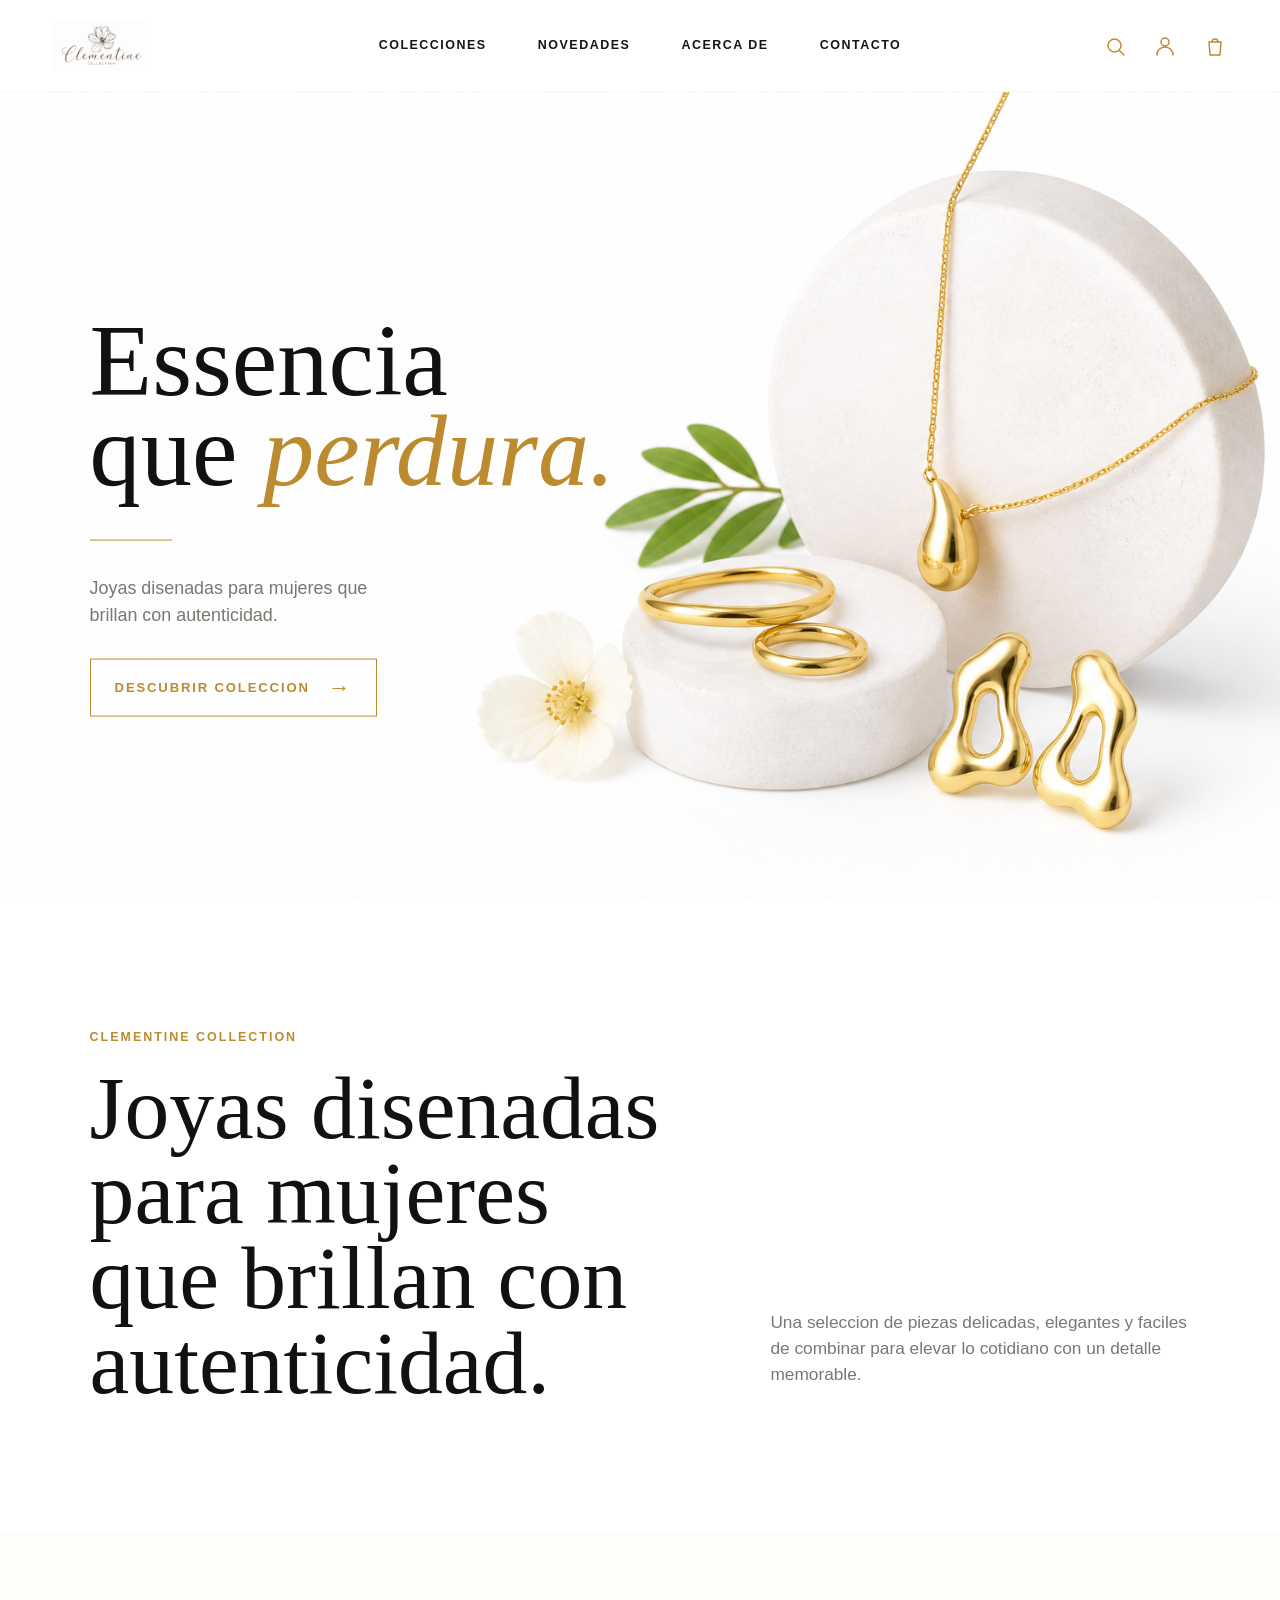
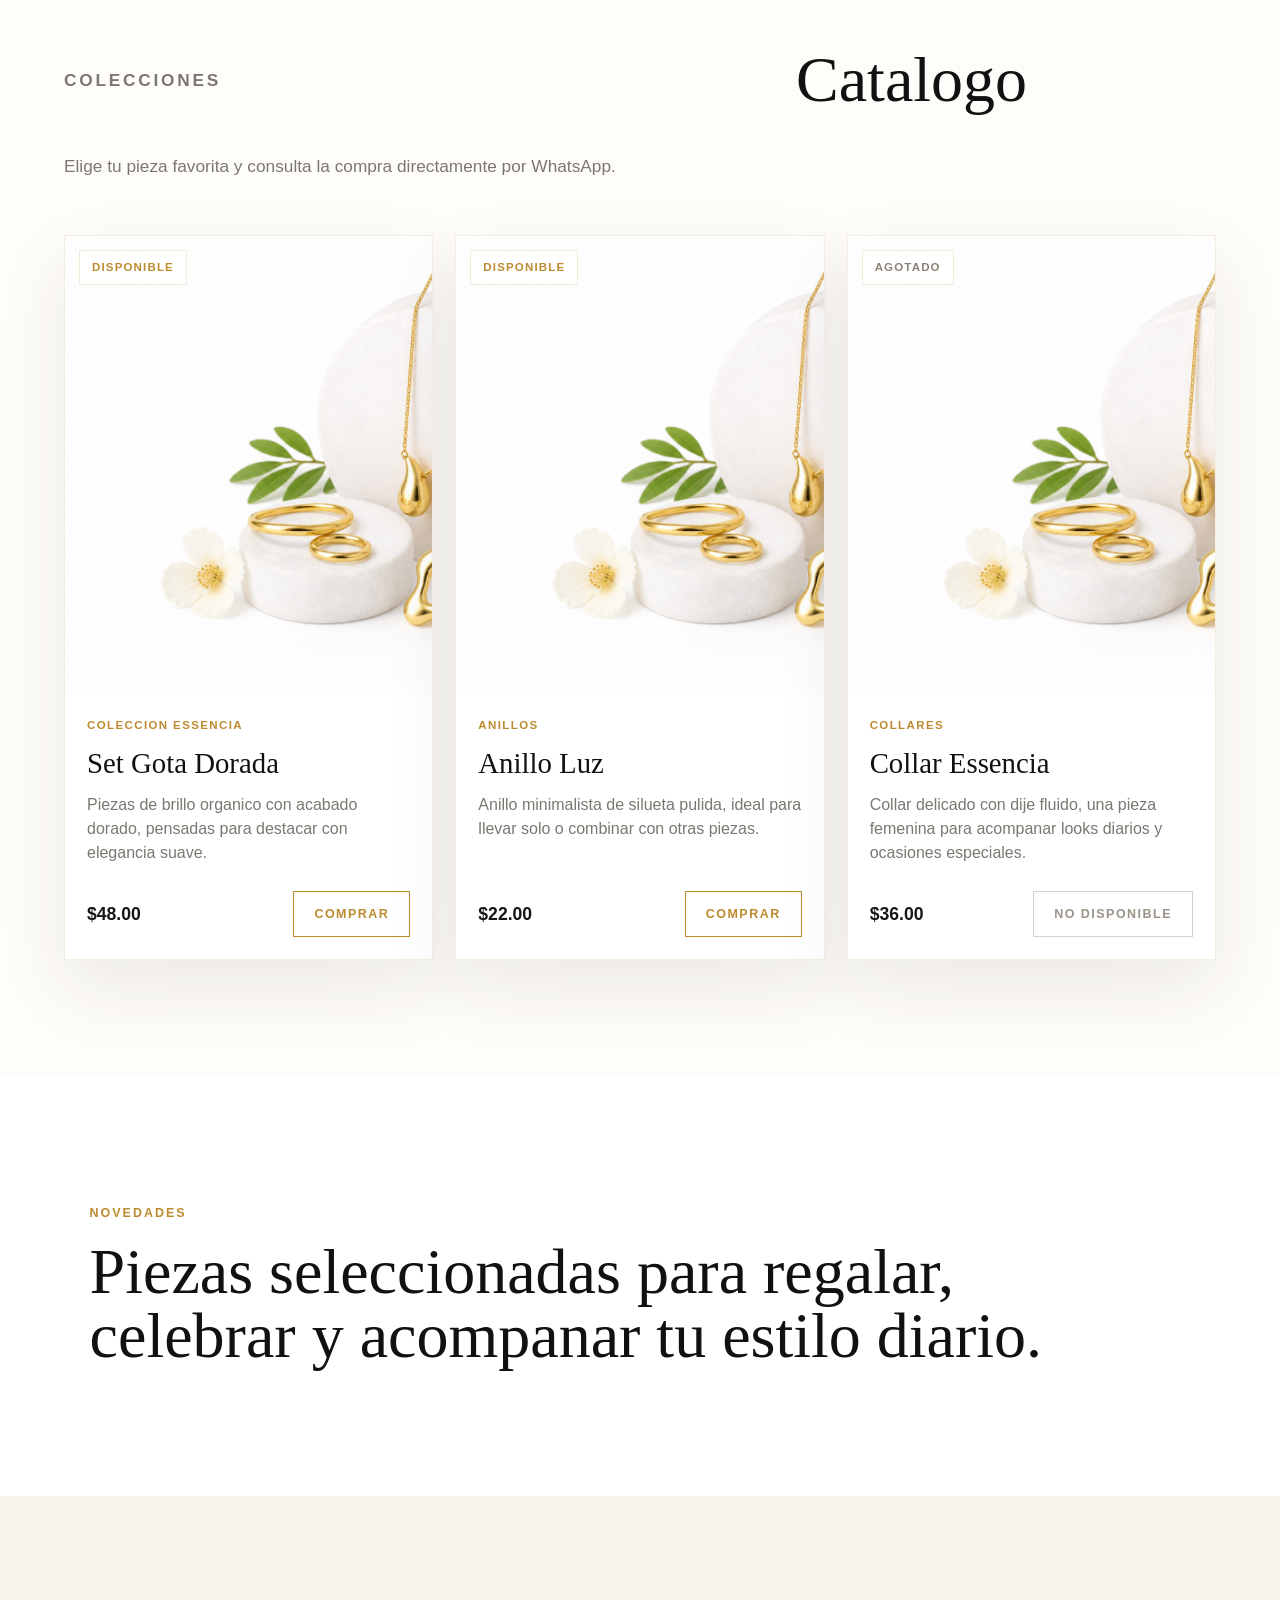
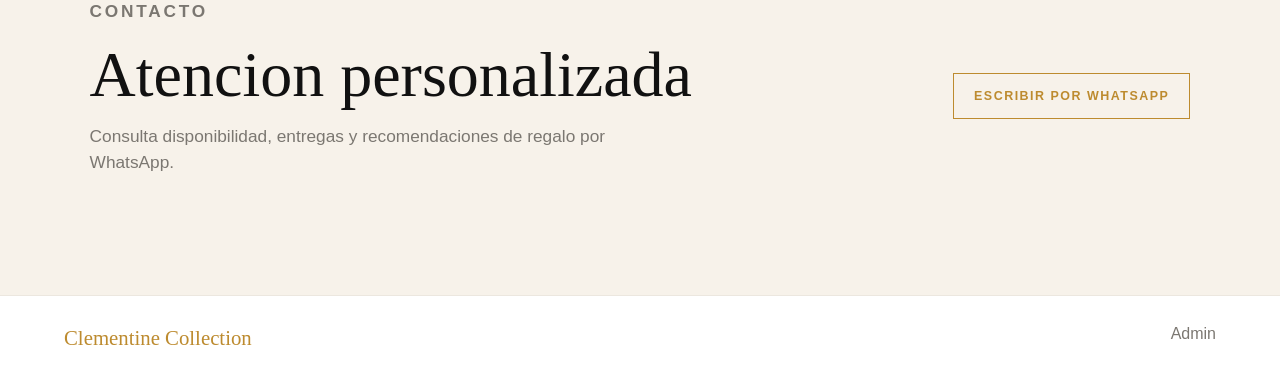
==== index.html @ 0bc2d49c "Add files via upload" ====
<!doctype html>
<html lang="es">
  <head>
    <meta charset="utf-8">
    <meta name="viewport" content="width=device-width, initial-scale=1">
    <title>Clementine Collection | Joyas para mujeres autenticas</title>
    <meta
      name="description"
      content="Clementine Collection: joyeria femenina, elegante y atemporal. Explora colecciones, novedades y compra por WhatsApp."
    >
    <meta name="keywords" content="Clementine Collection, joyeria, joyas, collares, anillos, pulseras, aretes">
    <meta name="author" content="Clementine Collection">
    <meta name="robots" content="index, follow">
    <meta property="og:title" content="Clementine Collection">
    <meta property="og:description" content="Joyas disenadas para mujeres que brillan con autenticidad.">
    <meta property="og:type" content="website">
    <meta property="og:image" content="cover-clementine.png">
    <meta name="theme-color" content="#ffffff">
    <link rel="canonical" href="/">
    <link rel="preload" as="image" href="cover-clementine.png">
    <link rel="preload" as="image" href="logo-clementine-wide.png">
    <link rel="stylesheet" href="styles.css">
  </head>
  <body>
    <header class="site-header" aria-label="Navegacion principal">
      <a class="brand" href="#inicio" aria-label="Clementine Collection inicio">
        <img src="logo-clementine-wide.png" alt="Clementine Collection">
      </a>

      <nav class="nav-links" aria-label="Secciones">
        <a href="#catalogo">Colecciones</a>
        <a href="#novedades">Novedades</a>
        <a href="#acerca">Acerca de</a>
        <a href="#contacto">Contacto</a>
      </nav>

      <div class="header-actions" aria-label="Acciones">
        <a href="#catalogo" aria-label="Buscar en catalogo">
          <svg viewBox="0 0 24 24" aria-hidden="true"><path d="m21 21-4.35-4.35m1.35-5.15a6.5 6.5 0 1 1-13 0 6.5 6.5 0 0 1 13 0Z"/></svg>
        </a>
        <a href="admin.html" aria-label="Acceso admin">
          <svg viewBox="0 0 24 24" aria-hidden="true"><path d="M20 21a8 8 0 0 0-16 0m12-13a4 4 0 1 1-8 0 4 4 0 0 1 8 0Z"/></svg>
        </a>
        <a href="#catalogo" aria-label="Comprar">
          <svg viewBox="0 0 24 24" aria-hidden="true"><path d="M6 8h12l-1 13H7L6 8Zm3 0a3 3 0 0 1 6 0"/></svg>
        </a>
      </div>
    </header>

    <main>
      <section class="hero" id="inicio" aria-label="Portada Clementine Collection">
        <div class="hero-copy">
          <h1>Essencia<br>que <em>perdura.</em></h1>
          <span></span>
          <p>Joyas disenadas para mujeres que brillan con autenticidad.</p>
          <a class="hero-button" href="#catalogo">Descubrir coleccion</a>
        </div>
        <div class="hero-art">
          <img src="cover-clementine.png" alt="Joyas doradas Clementine Collection sobre base clara">
        </div>
      </section>

      <section class="intro-band" id="acerca" aria-label="Acerca de Clementine Collection">
        <div>
          <p class="eyebrow">Clementine Collection</p>
          <h1>Joyas disenadas para mujeres que brillan con autenticidad.</h1>
        </div>
        <p>
          Una seleccion de piezas delicadas, elegantes y faciles de combinar para elevar lo cotidiano con un detalle memorable.
        </p>
      </section>

      <section class="catalog-section" id="catalogo">
        <div class="section-heading">
          <p class="eyebrow">Colecciones</p>
          <h2>Catalogo</h2>
          <p>Elige tu pieza favorita y consulta la compra directamente por WhatsApp.</p>
        </div>

        <div class="catalog-grid" id="catalogGrid" aria-live="polite"></div>
      </section>

      <section class="novelties" id="novedades">
        <p class="eyebrow">Novedades</p>
        <h2>Piezas seleccionadas para regalar, celebrar y acompanar tu estilo diario.</h2>
      </section>

      <section class="contact-section" id="contacto">
        <div>
          <p class="eyebrow">Contacto</p>
          <h2>Atencion personalizada</h2>
          <p>Consulta disponibilidad, entregas y recomendaciones de regalo por WhatsApp.</p>
        </div>
        <a class="whatsapp-link" id="generalWhatsapp" href="#" target="_blank" rel="noreferrer">Escribir por WhatsApp</a>
      </section>
    </main>

    <footer class="site-footer">
      <p>Clementine Collection</p>
      <a href="admin.html">Admin</a>
    </footer>

    <script src="app.js"></script>
  </body>
</html>
---- styles.css ----
:root {
  --ink: #111;
  --muted: #7b7771;
  --gold: #bd8b2f;
  --line: #ece7df;
  --paper: #fffdf9;
  --soft: #f7f2ea;
  --shadow: 0 28px 70px rgba(41, 31, 18, 0.09);
}

* {
  box-sizing: border-box;
}

html {
  scroll-behavior: smooth;
}

body {
  margin: 0;
  background: #fff;
  color: var(--ink);
  font-family: Avenir, Montserrat, -apple-system, BlinkMacSystemFont, "Helvetica Neue", Arial, sans-serif;
  line-height: 1.5;
}

img {
  display: block;
  max-width: 100%;
}

a {
  color: inherit;
  text-decoration: none;
}

button,
input,
textarea,
select {
  font: inherit;
}

.site-header {
  position: sticky;
  top: 0;
  z-index: 20;
  display: grid;
  grid-template-columns: 220px 1fr 220px;
  align-items: center;
  gap: 24px;
  min-height: 92px;
  padding: 18px clamp(24px, 4vw, 64px);
  background: rgba(255, 255, 255, 0.9);
  border-bottom: 1px solid rgba(189, 139, 47, 0.08);
  backdrop-filter: blur(20px);
}

.brand {
  display: inline-flex;
  align-items: center;
  width: 174px;
  height: 50px;
}

.brand img {
  width: 174px;
  height: 50px;
  object-fit: contain;
  object-position: left center;
}

.nav-links {
  display: flex;
  justify-content: center;
  gap: clamp(26px, 4vw, 64px);
  color: #151515;
  font-size: 0.78rem;
  font-weight: 700;
  letter-spacing: 0.12em;
  text-transform: uppercase;
}

.nav-links a {
  padding: 8px 0;
}

.nav-links a:hover,
.header-actions a:hover {
  color: var(--gold);
}

.header-actions {
  display: flex;
  justify-content: flex-end;
  gap: 22px;
  color: var(--gold);
}

.header-actions a {
  display: grid;
  place-items: center;
  width: 28px;
  height: 28px;
}

.header-actions svg {
  width: 24px;
  height: 24px;
  fill: none;
  stroke: currentColor;
  stroke-linecap: round;
  stroke-linejoin: round;
  stroke-width: 1.45;
}

.hero {
  position: relative;
  min-height: calc(100vh - 92px);
  background: #fff;
  overflow: hidden;
}

.hero-copy {
  position: absolute;
  left: clamp(28px, 7vw, 116px);
  top: 50%;
  transform: translateY(-45%);
  z-index: 2;
  max-width: 590px;
}

.hero-copy h1 {
  margin: 0;
  font-family: Georgia, "Times New Roman", serif;
  font-size: clamp(4.4rem, 8vw, 8.4rem);
  font-weight: 400;
  letter-spacing: 0;
  line-height: 0.88;
}

.hero-copy em {
  color: var(--gold);
  font-style: italic;
}

.hero-copy span {
  display: block;
  width: 82px;
  height: 1px;
  margin: 44px 0 34px;
  background: var(--gold);
}

.hero-copy p {
  max-width: 330px;
  margin: 0 0 30px;
  color: var(--muted);
  font-size: 1.12rem;
}

.hero-button {
  display: inline-flex;
  align-items: center;
  justify-content: center;
  min-width: 286px;
  min-height: 58px;
  padding: 15px 24px;
  border: 1px solid var(--gold);
  color: var(--gold);
  font-size: 0.82rem;
  font-weight: 850;
  letter-spacing: 0.14em;
  text-transform: uppercase;
}

.hero-button::after {
  content: "→";
  margin-left: 18px;
  font-size: 1.4rem;
  line-height: 0;
}

.hero-art {
  position: absolute;
  inset: 0;
  overflow: hidden;
}

.hero-art img {
  position: absolute;
  inset: 0;
  width: 100%;
  height: 100%;
  object-fit: cover;
  object-position: center;
}

.intro-band {
  display: grid;
  grid-template-columns: minmax(0, 1fr) minmax(280px, 420px);
  gap: clamp(30px, 7vw, 120px);
  align-items: end;
  padding: clamp(76px, 10vw, 130px) clamp(24px, 7vw, 116px);
  background: #fff;
}

.eyebrow {
  margin: 0 0 18px;
  color: var(--gold);
  font-size: 0.78rem;
  font-weight: 800;
  letter-spacing: 0.16em;
  text-transform: uppercase;
}

h1,
h2,
h3,
p {
  overflow-wrap: anywhere;
}

h1 {
  max-width: 900px;
  margin: 0;
  font-family: Georgia, "Times New Roman", serif;
  font-size: clamp(3rem, 7vw, 7rem);
  font-weight: 400;
  letter-spacing: 0;
  line-height: 0.95;
}

.intro-band p:last-child,
.section-heading p,
.contact-section p {
  color: var(--muted);
  font-size: 1.08rem;
}

.catalog-section {
  padding: clamp(70px, 9vw, 118px) clamp(24px, 5vw, 84px);
  background: var(--paper);
}

.section-heading {
  display: grid;
  grid-template-columns: minmax(0, 1fr) minmax(260px, 420px);
  gap: 24px;
  align-items: end;
  margin-bottom: 38px;
}

.section-heading h2,
.novelties h2,
.contact-section h2 {
  margin: 0;
  font-family: Georgia, "Times New Roman", serif;
  font-size: clamp(2.4rem, 5vw, 5.2rem);
  font-weight: 400;
  letter-spacing: 0;
  line-height: 1;
}

.catalog-grid {
  display: grid;
  grid-template-columns: repeat(3, minmax(0, 1fr));
  gap: 22px;
}

.product-card {
  position: relative;
  overflow: hidden;
  background: #fff;
  border: 1px solid rgba(189, 139, 47, 0.14);
  box-shadow: var(--shadow);
}

.product-image {
  position: relative;
  aspect-ratio: 4 / 5;
  background: linear-gradient(145deg, #f5eee5, #fff);
}

.product-image img {
  width: 100%;
  height: 100%;
  object-fit: cover;
}

.status-pill {
  position: absolute;
  top: 14px;
  left: 14px;
  padding: 8px 12px;
  background: rgba(255, 255, 255, 0.8);
  border: 1px solid rgba(189, 139, 47, 0.18);
  color: var(--gold);
  font-size: 0.72rem;
  font-weight: 800;
  letter-spacing: 0.1em;
  text-transform: uppercase;
  backdrop-filter: blur(12px);
}

.status-pill.unavailable {
  color: #8b8277;
}

.product-info {
  padding: 22px;
}

.product-type {
  margin: 0 0 8px;
  color: var(--gold);
  font-size: 0.72rem;
  font-weight: 800;
  letter-spacing: 0.12em;
  text-transform: uppercase;
}

.product-info h3 {
  margin: 0 0 8px;
  font-family: Georgia, "Times New Roman", serif;
  font-size: 1.8rem;
  font-weight: 400;
}

.product-info p:not(.product-type) {
  min-height: 76px;
  margin: 0;
  color: var(--muted);
}

.product-footer {
  display: flex;
  align-items: center;
  justify-content: space-between;
  gap: 16px;
  margin-top: 22px;
}

.price {
  color: #171717;
  font-size: 1.1rem;
  font-weight: 800;
}

.buy-button,
.whatsapp-link,
.admin-button {
  display: inline-flex;
  align-items: center;
  justify-content: center;
  min-height: 46px;
  padding: 12px 20px;
  border: 1px solid var(--gold);
  background: transparent;
  color: var(--gold);
  font-size: 0.78rem;
  font-weight: 850;
  letter-spacing: 0.12em;
  text-transform: uppercase;
  cursor: pointer;
  transition: background 180ms ease, color 180ms ease, opacity 180ms ease;
}

.buy-button:hover,
.whatsapp-link:hover,
.admin-button:hover {
  background: var(--gold);
  color: #fff;
}

.buy-button[aria-disabled="true"] {
  border-color: #d8d1c6;
  color: #9b9388;
  pointer-events: none;
}

.novelties {
  padding: clamp(80px, 10vw, 140px) clamp(24px, 7vw, 116px);
  background: #fff;
}

.novelties h2 {
  max-width: 980px;
}

.contact-section {
  display: grid;
  grid-template-columns: minmax(0, 1fr) auto;
  gap: 32px;
  align-items: center;
  padding: clamp(64px, 8vw, 108px) clamp(24px, 7vw, 116px);
  background: var(--soft);
}

.contact-section p {
  max-width: 520px;
}

.site-footer {
  display: flex;
  justify-content: space-between;
  gap: 20px;
  padding: 26px clamp(24px, 5vw, 84px);
  color: var(--muted);
  border-top: 1px solid var(--line);
}

.site-footer p {
  margin: 0;
  color: var(--gold);
  font-family: Georgia, "Times New Roman", serif;
  font-size: 1.3rem;
}

.empty-state {
  grid-column: 1 / -1;
  padding: 48px;
  border: 1px solid var(--line);
  background: #fff;
  color: var(--muted);
  text-align: center;
}

.admin-shell {
  min-height: 100vh;
  padding: clamp(28px, 5vw, 72px);
  background: var(--paper);
}

.admin-topbar {
  display: flex;
  justify-content: space-between;
  gap: 20px;
  align-items: center;
  margin-bottom: 34px;
}

.admin-topbar img {
  width: 210px;
  height: 64px;
  object-fit: contain;
  object-position: left center;
}

.admin-panel {
  display: grid;
  grid-template-columns: minmax(320px, 420px) minmax(0, 1fr);
  gap: 24px;
}

.admin-card {
  padding: 26px;
  background: #fff;
  border: 1px solid rgba(189, 139, 47, 0.14);
  box-shadow: var(--shadow);
}

.admin-card h1,
.admin-card h2 {
  margin: 0 0 20px;
  font-family: Georgia, "Times New Roman", serif;
  font-weight: 400;
}

.admin-form {
  display: grid;
  gap: 14px;
}

.admin-form label {
  display: grid;
  gap: 7px;
  color: #2c2a26;
  font-size: 0.84rem;
  font-weight: 800;
}

.admin-form input,
.admin-form textarea,
.admin-form select {
  width: 100%;
  border: 1px solid #e2d8ca;
  padding: 13px 14px;
  background: #fff;
  color: var(--ink);
}

.admin-form textarea {
  min-height: 116px;
  resize: vertical;
}

.admin-products {
  display: grid;
  gap: 12px;
}

.admin-row {
  display: grid;
  grid-template-columns: 76px 1fr auto;
  gap: 14px;
  align-items: center;
  padding: 12px;
  border: 1px solid var(--line);
}

.admin-row img {
  width: 76px;
  height: 88px;
  object-fit: cover;
  background: var(--soft);
}

.admin-row h3,
.admin-row p {
  margin: 0;
}

.admin-row p {
  color: var(--muted);
}

.row-actions {
  display: flex;
  gap: 8px;
}

.row-actions button {
  border: 1px solid #d8cbb8;
  background: #fff;
  color: #6c5a43;
  padding: 9px 10px;
  cursor: pointer;
}

.hidden {
  display: none !important;
}

@media (max-width: 980px) {
  .site-header {
    grid-template-columns: 1fr;
    justify-items: center;
    min-height: auto;
  }

  .brand,
  .brand img {
    width: 190px;
    height: 62px;
  }

  .nav-links {
    flex-wrap: wrap;
    gap: 18px;
  }

  .header-actions {
    justify-content: center;
  }

  .hero,
  .hero-art {
    min-height: 680px;
  }

  .hero-copy {
    left: 24px;
    right: 24px;
    top: 46%;
    max-width: 720px;
  }

  .intro-band,
  .section-heading,
  .contact-section,
  .admin-panel {
    grid-template-columns: 1fr;
  }

  .catalog-grid {
    grid-template-columns: repeat(2, minmax(0, 1fr));
  }
}

@media (max-width: 640px) {
  .site-header {
    padding: 14px 16px;
  }

  .nav-links {
    font-size: 0.68rem;
    gap: 12px;
  }

  .hero,
  .hero-art {
    min-height: 560px;
  }

  .hero-copy h1 {
    font-size: clamp(3.6rem, 16vw, 5.8rem);
  }

  .hero-art img {
    object-position: 66% 50%;
  }

  .hero-button {
    width: 100%;
    min-width: 0;
  }

  .catalog-grid {
    grid-template-columns: 1fr;
  }

  .product-footer,
  .admin-topbar,
  .site-footer {
    align-items: stretch;
    flex-direction: column;
  }

  .buy-button,
  .whatsapp-link {
    width: 100%;
  }

  .admin-row {
    grid-template-columns: 64px 1fr;
  }

  .row-actions {
    grid-column: 1 / -1;
  }
}
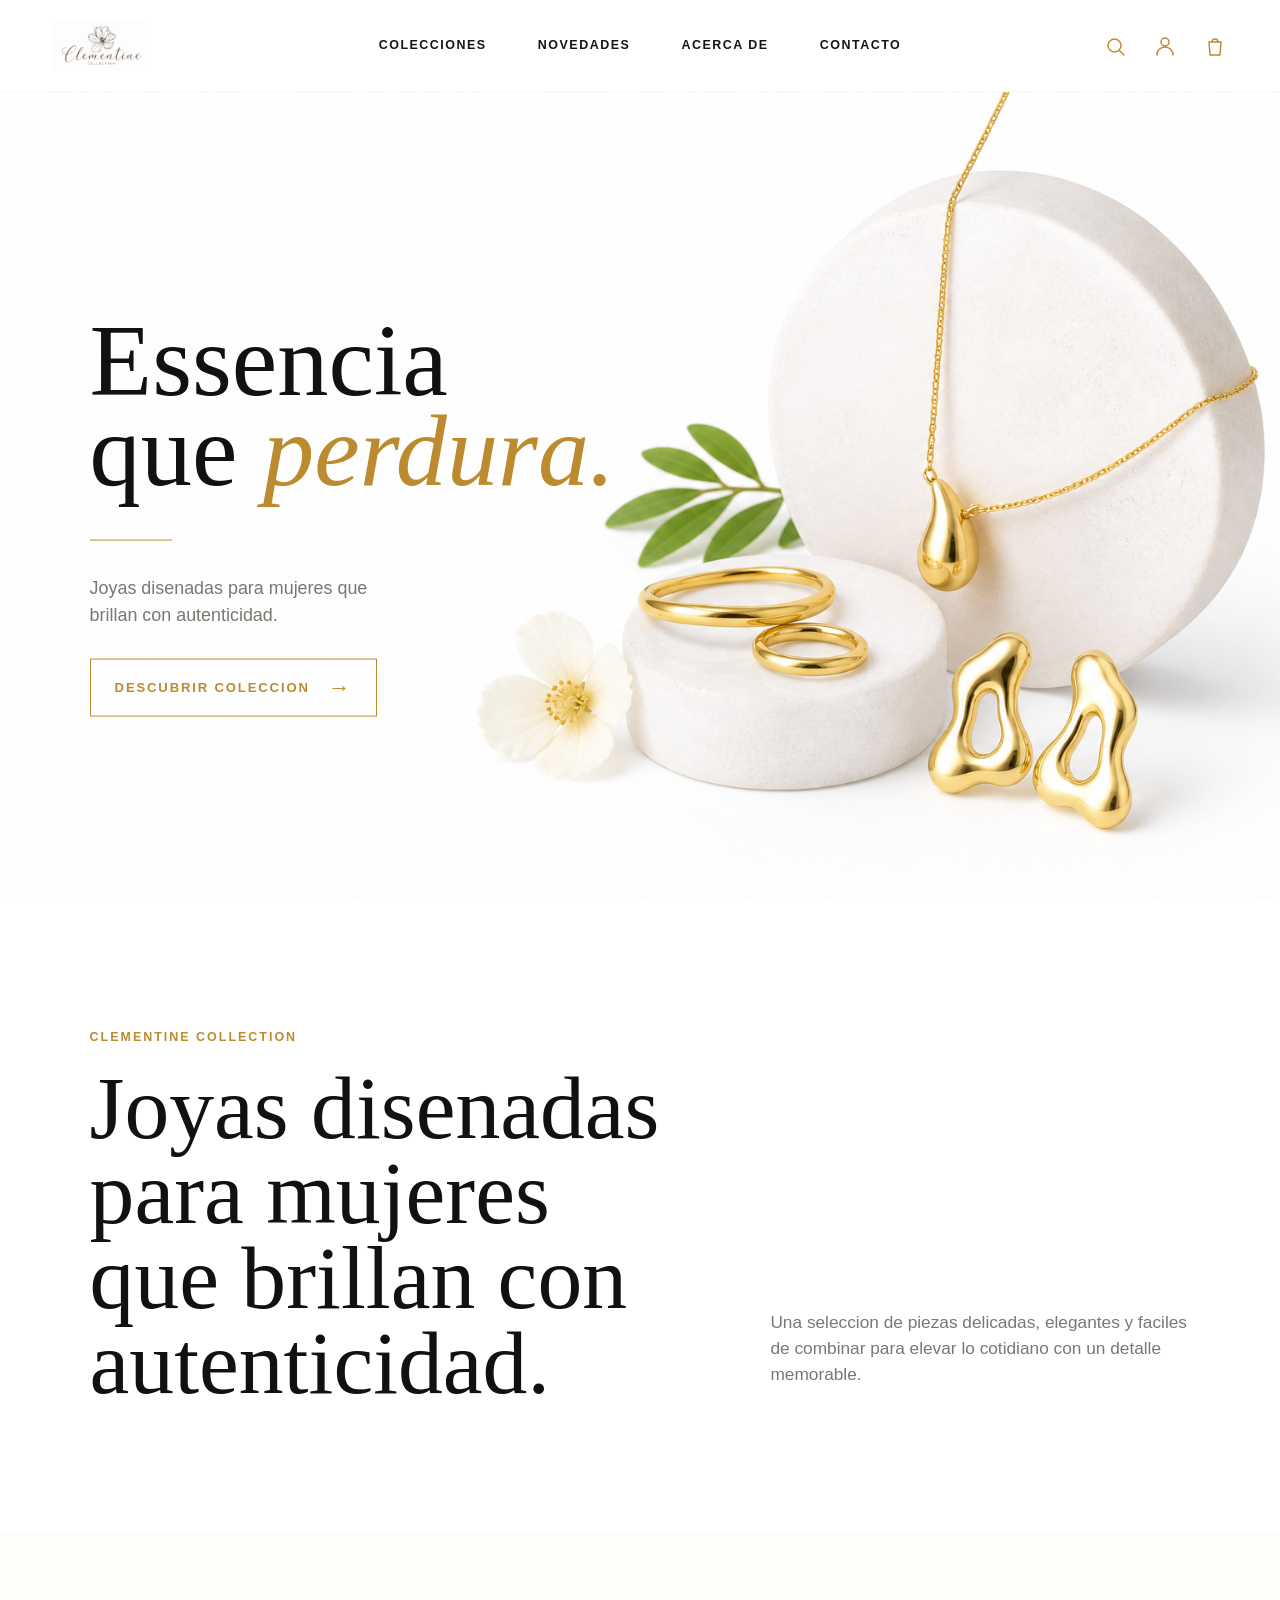
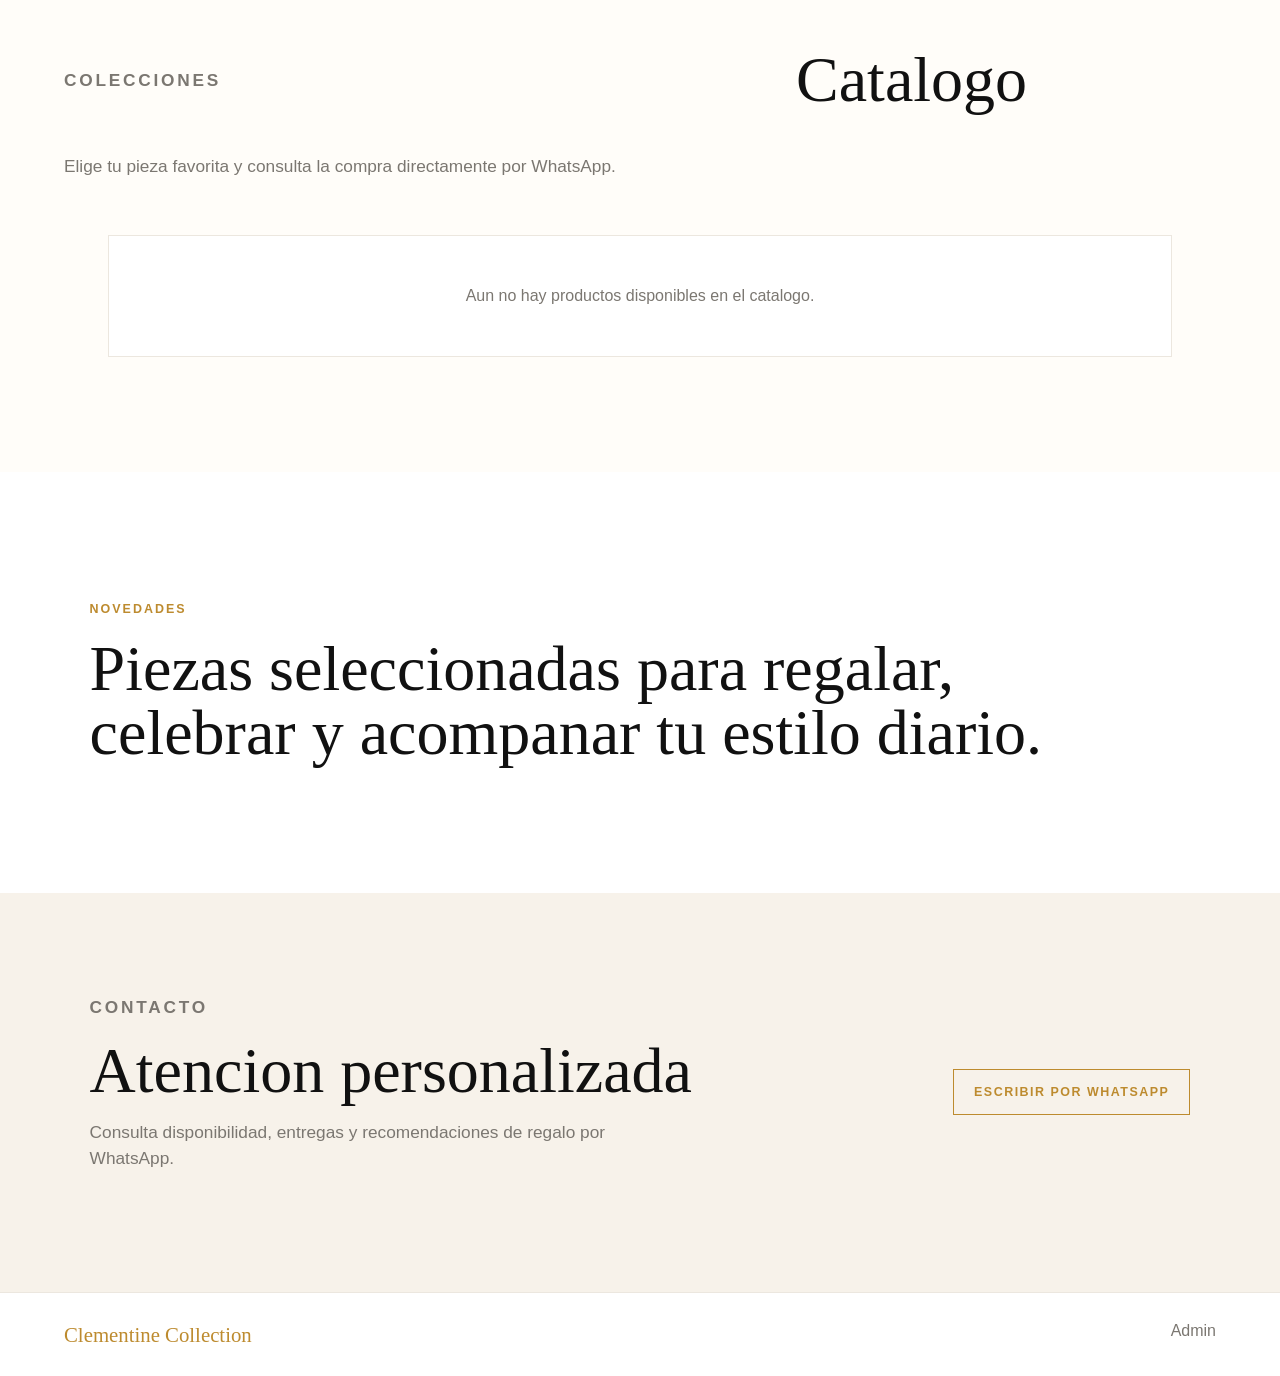
==== commit cf7011d1: "Add files via upload" ====
--- a/index.html
+++ b/index.html
@@ -95,11 +95,18 @@
       </section>
     </main>
 
+    <div class="image-modal hidden" id="imageModal" role="dialog" aria-modal="true" aria-label="Vista ampliada del producto">
+      <button class="image-modal-close" type="button" id="imageModalClose" aria-label="Cerrar imagen">Cerrar</button>
+      <img id="imageModalPhoto" src="" alt="">
+      <p id="imageModalCaption"></p>
+    </div>
+
     <footer class="site-footer">
       <p>Clementine Collection</p>
       <a href="admin.html">Admin</a>
     </footer>
 
+    <script src="https://cdn.jsdelivr.net/npm/@supabase/supabase-js@2"></script>
     <script src="app.js"></script>
   </body>
 </html>
--- a/styles.css
+++ b/styles.css
@@ -264,7 +264,8 @@
 
 .catalog-grid {
   display: grid;
-  grid-template-columns: repeat(3, minmax(0, 1fr));
+  grid-template-columns: repeat(3, minmax(220px, 340px));
+  justify-content: center;
   gap: 22px;
 }
 
@@ -279,13 +280,25 @@
 .product-image {
   position: relative;
   aspect-ratio: 4 / 5;
-  background: linear-gradient(145deg, #f5eee5, #fff);
+  max-height: 390px;
+  background: #fffdf9;
 }
 
 .product-image img {
   width: 100%;
   height: 100%;
-  object-fit: cover;
+  object-fit: contain;
+  object-position: center;
+}
+
+.product-image-button {
+  display: block;
+  width: 100%;
+  height: 100%;
+  padding: 0;
+  border: 0;
+  background: transparent;
+  cursor: zoom-in;
 }
 
 .status-pill {
@@ -428,7 +441,7 @@
 
 .admin-shell {
   min-height: 100vh;
-  padding: clamp(28px, 5vw, 72px);
+  padding: clamp(18px, 4vw, 56px);
   background: var(--paper);
 }
 
@@ -447,14 +460,23 @@
   object-position: left center;
 }
 
+.admin-actions {
+  display: flex;
+  flex-wrap: wrap;
+  justify-content: flex-end;
+  gap: 12px;
+}
+
 .admin-panel {
   display: grid;
-  grid-template-columns: minmax(320px, 420px) minmax(0, 1fr);
-  gap: 24px;
+  grid-template-columns: minmax(300px, 440px) minmax(0, 1fr);
+  gap: clamp(18px, 2.5vw, 28px);
+  align-items: start;
 }
 
 .admin-card {
-  padding: 26px;
+  min-width: 0;
+  padding: clamp(18px, 2.4vw, 30px);
   background: #fff;
   border: 1px solid rgba(189, 139, 47, 0.14);
   box-shadow: var(--shadow);
@@ -464,7 +486,15 @@
 .admin-card h2 {
   margin: 0 0 20px;
   font-family: Georgia, "Times New Roman", serif;
+  font-size: clamp(2.1rem, 3.2vw, 3.6rem);
   font-weight: 400;
+  line-height: 1.02;
+  max-width: none;
+  overflow-wrap: normal;
+}
+
+.admin-card h2 {
+  font-size: clamp(1.75rem, 2.4vw, 2.7rem);
 }
 
 .admin-form {
@@ -484,6 +514,7 @@
 .admin-form textarea,
 .admin-form select {
   width: 100%;
+  min-width: 0;
   border: 1px solid #e2d8ca;
   padding: 13px 14px;
   background: #fff;
@@ -502,7 +533,7 @@
 
 .admin-row {
   display: grid;
-  grid-template-columns: 76px 1fr auto;
+  grid-template-columns: 76px minmax(0, 1fr) auto;
   gap: 14px;
   align-items: center;
   padding: 12px;
@@ -519,6 +550,7 @@
 .admin-row h3,
 .admin-row p {
   margin: 0;
+  overflow-wrap: anywhere;
 }
 
 .admin-row p {
@@ -527,6 +559,8 @@
 
 .row-actions {
   display: flex;
+  flex-wrap: wrap;
+  justify-content: flex-end;
   gap: 8px;
 }
 
@@ -540,6 +574,53 @@
 
 .hidden {
   display: none !important;
+}
+
+.modal-open {
+  overflow: hidden;
+}
+
+.image-modal {
+  position: fixed;
+  inset: 0;
+  z-index: 50;
+  display: grid;
+  place-items: center;
+  padding: clamp(18px, 4vw, 48px);
+  background: rgba(255, 253, 249, 0.92);
+  backdrop-filter: blur(18px);
+}
+
+.image-modal img {
+  width: min(92vw, 760px);
+  max-height: 78vh;
+  object-fit: contain;
+  background: #fff;
+  border: 1px solid rgba(189, 139, 47, 0.16);
+  box-shadow: var(--shadow);
+}
+
+.image-modal p {
+  margin: 16px 0 0;
+  color: var(--gold);
+  font-family: Georgia, "Times New Roman", serif;
+  font-size: clamp(1.5rem, 3vw, 2.5rem);
+}
+
+.image-modal-close {
+  position: absolute;
+  top: clamp(16px, 3vw, 28px);
+  right: clamp(16px, 3vw, 28px);
+  min-height: 44px;
+  padding: 10px 18px;
+  border: 1px solid var(--gold);
+  background: #fff;
+  color: var(--gold);
+  font-size: 0.76rem;
+  font-weight: 850;
+  letter-spacing: 0.12em;
+  text-transform: uppercase;
+  cursor: pointer;
 }
 
 @media (max-width: 980px) {
@@ -583,6 +664,14 @@
     grid-template-columns: 1fr;
   }
 
+  .admin-card h1 {
+    font-size: clamp(2rem, 7vw, 3.2rem);
+  }
+
+  .admin-card h2 {
+    font-size: clamp(1.7rem, 5vw, 2.4rem);
+  }
+
   .catalog-grid {
     grid-template-columns: repeat(2, minmax(0, 1fr));
   }
@@ -633,10 +722,29 @@
   }
 
   .admin-row {
-    grid-template-columns: 64px 1fr;
+    grid-template-columns: 58px minmax(0, 1fr);
+    gap: 10px;
+  }
+
+  .admin-row img {
+    width: 58px;
+    height: 70px;
   }
 
   .row-actions {
     grid-column: 1 / -1;
-  }
-}
+    justify-content: stretch;
+  }
+
+  .row-actions button {
+    flex: 1;
+  }
+
+  .admin-actions {
+    justify-content: stretch;
+  }
+
+  .admin-actions .admin-button {
+    width: 100%;
+  }
+}
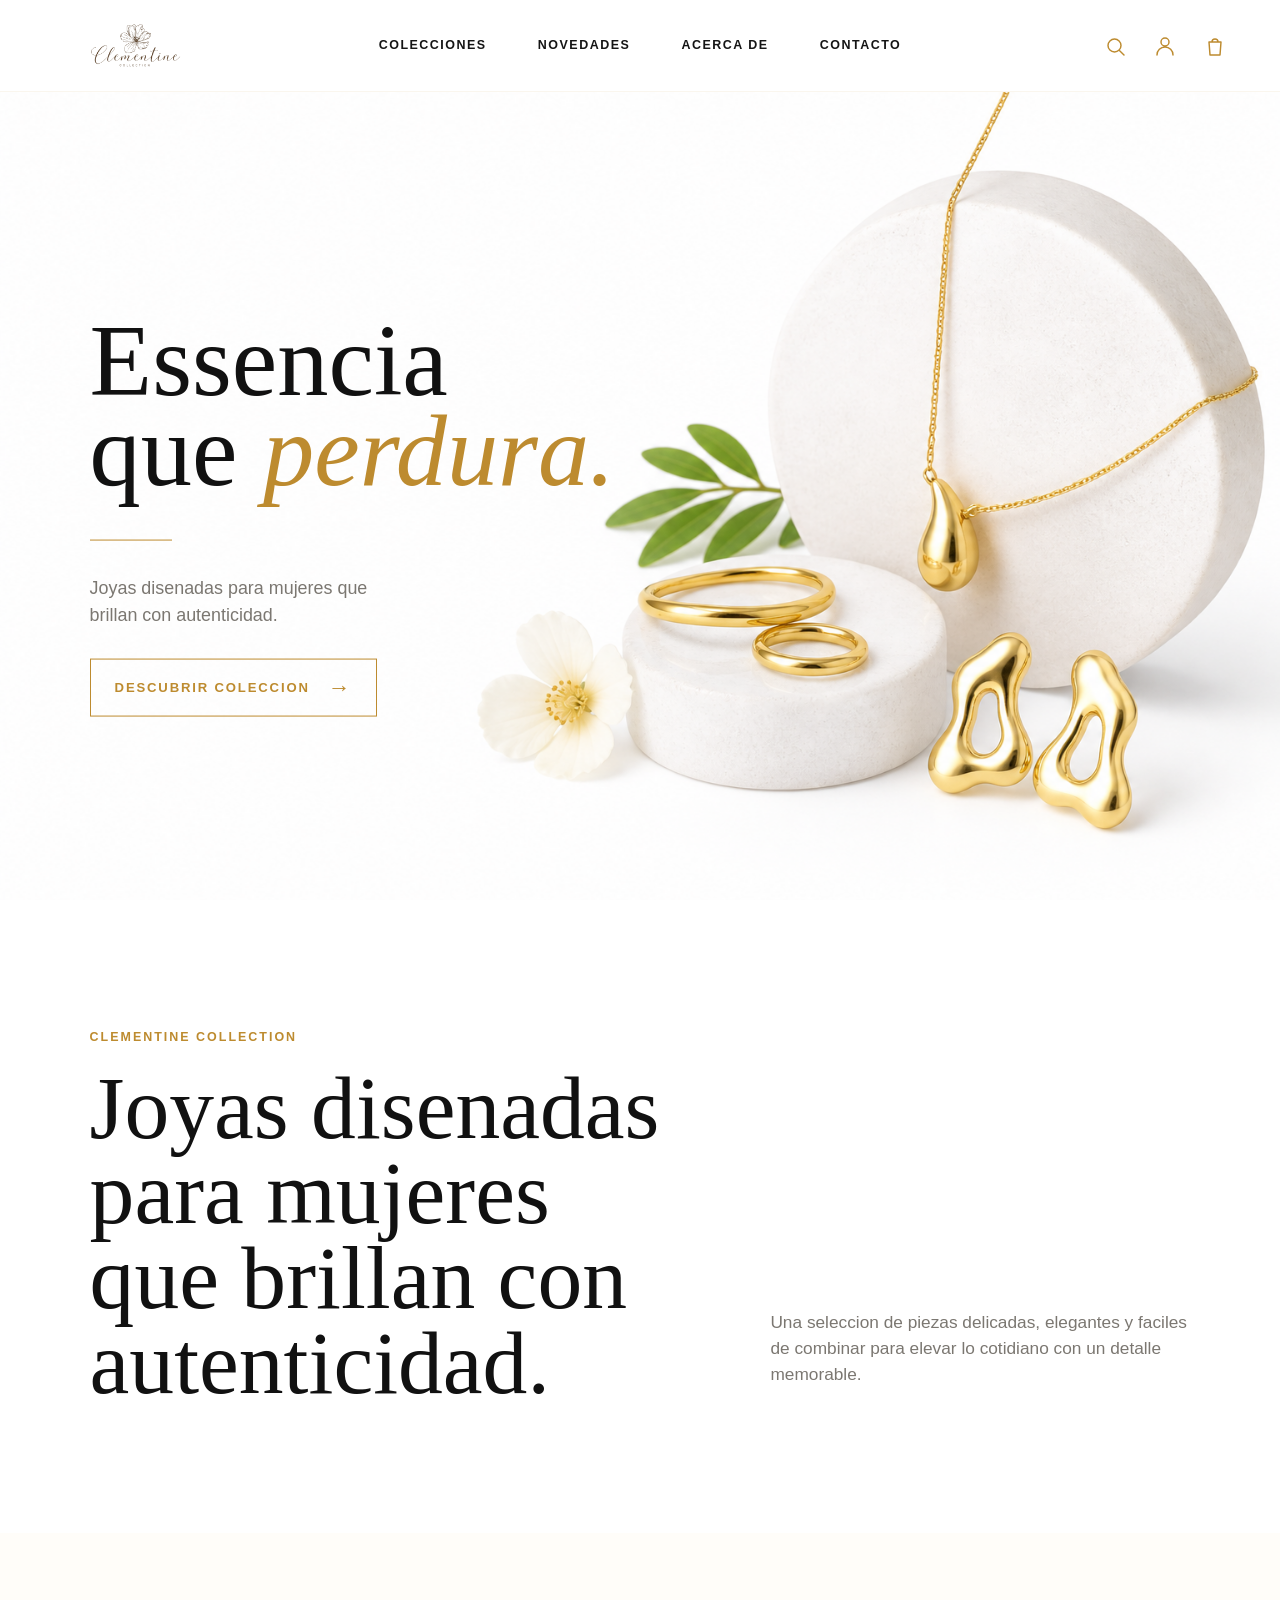
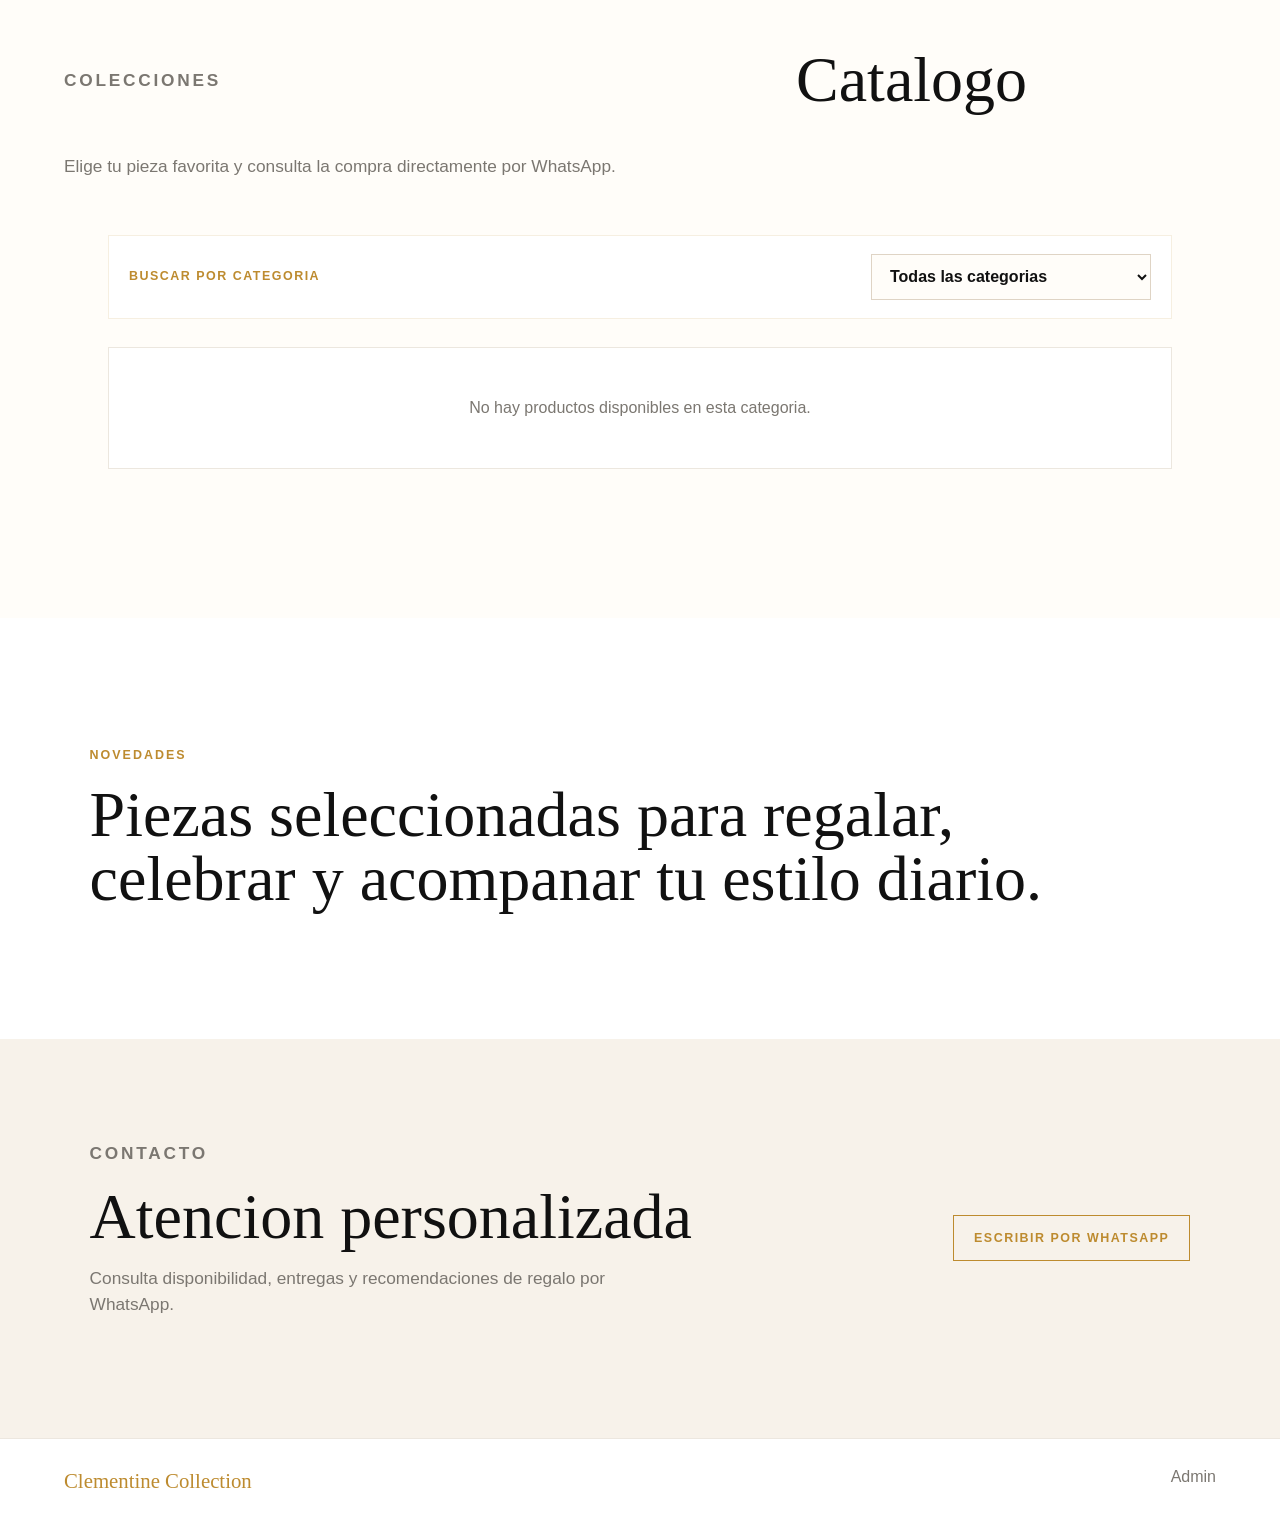
==== commit 0ae84e8a: "Add files via upload" ====
--- a/index.html
+++ b/index.html
@@ -77,7 +77,20 @@
           <p>Elige tu pieza favorita y consulta la compra directamente por WhatsApp.</p>
         </div>
 
+        <div class="catalog-toolbar">
+          <label for="categoryFilter">Buscar por categoria</label>
+          <select id="categoryFilter" aria-label="Filtrar catalogo por categoria">
+            <option value="all">Todas las categorias</option>
+            <option value="set">Set</option>
+            <option value="aretes">Aretes</option>
+            <option value="brazaletes">Brazaletes</option>
+            <option value="collares">Collares</option>
+            <option value="anillos">Anillos</option>
+          </select>
+        </div>
+
         <div class="catalog-grid" id="catalogGrid" aria-live="polite"></div>
+        <div class="catalog-pagination" id="catalogPagination" aria-label="Paginacion del catalogo"></div>
       </section>
 
       <section class="novelties" id="novedades">
--- a/styles.css
+++ b/styles.css
@@ -262,6 +262,37 @@
   line-height: 1;
 }
 
+.catalog-toolbar {
+  display: flex;
+  flex-wrap: wrap;
+  align-items: center;
+  justify-content: space-between;
+  gap: 14px;
+  max-width: 1064px;
+  margin: 0 auto 28px;
+  padding: 18px 20px;
+  background: #fff;
+  border: 1px solid rgba(189, 139, 47, 0.14);
+}
+
+.catalog-toolbar label {
+  color: var(--gold);
+  font-size: 0.78rem;
+  font-weight: 850;
+  letter-spacing: 0.12em;
+  text-transform: uppercase;
+}
+
+.catalog-toolbar select {
+  min-width: min(100%, 280px);
+  min-height: 46px;
+  padding: 10px 42px 10px 14px;
+  border: 1px solid #dfd4c5;
+  background: #fffdf9;
+  color: var(--ink);
+  font-weight: 750;
+}
+
 .catalog-grid {
   display: grid;
   grid-template-columns: repeat(3, minmax(220px, 340px));
@@ -269,8 +300,42 @@
   gap: 22px;
 }
 
+.catalog-pagination {
+  display: flex;
+  flex-wrap: wrap;
+  align-items: center;
+  justify-content: center;
+  gap: 14px;
+  margin-top: 34px;
+  color: var(--muted);
+  font-size: 0.9rem;
+  font-weight: 750;
+}
+
+.catalog-pagination button {
+  min-width: 138px;
+  min-height: 46px;
+  padding: 12px 18px;
+  border: 1px solid var(--gold);
+  background: #fff;
+  color: var(--gold);
+  font-size: 0.76rem;
+  font-weight: 850;
+  letter-spacing: 0.12em;
+  text-transform: uppercase;
+  cursor: pointer;
+}
+
+.catalog-pagination button:disabled {
+  border-color: #e2d8ca;
+  color: #b8afa4;
+  cursor: not-allowed;
+}
+
 .product-card {
   position: relative;
+  display: flex;
+  flex-direction: column;
   overflow: hidden;
   background: #fff;
   border: 1px solid rgba(189, 139, 47, 0.14);
@@ -287,7 +352,7 @@
 .product-image img {
   width: 100%;
   height: 100%;
-  object-fit: contain;
+  object-fit: cover;
   object-position: center;
 }
 
@@ -321,6 +386,9 @@
 }
 
 .product-info {
+  display: flex;
+  flex: 1;
+  flex-direction: column;
   padding: 22px;
 }
 
@@ -341,7 +409,7 @@
 }
 
 .product-info p:not(.product-type) {
-  min-height: 76px;
+  min-height: 150px;
   margin: 0;
   color: var(--muted);
 }
@@ -351,7 +419,8 @@
   align-items: center;
   justify-content: space-between;
   gap: 16px;
-  margin-top: 22px;
+  margin-top: auto;
+  padding-top: 22px;
 }
 
 .price {
@@ -474,6 +543,24 @@
   align-items: start;
 }
 
+.admin-wide {
+  grid-column: 1 / -1;
+}
+
+.admin-section-head {
+  display: flex;
+  align-items: end;
+  justify-content: space-between;
+  gap: 18px;
+  margin-bottom: 22px;
+}
+
+.admin-section-head p:last-child {
+  max-width: 360px;
+  margin: 0;
+  color: var(--muted);
+}
+
 .admin-card {
   min-width: 0;
   padding: clamp(18px, 2.4vw, 30px);
@@ -526,6 +613,124 @@
   resize: vertical;
 }
 
+.insights-grid {
+  display: grid;
+  grid-template-columns: repeat(4, minmax(0, 1fr));
+  gap: 14px;
+  margin-bottom: 26px;
+}
+
+.metric-card {
+  min-height: 150px;
+  padding: 20px;
+  background: var(--paper);
+  border: 1px solid var(--line);
+}
+
+.metric-card span,
+.metric-card p {
+  color: var(--muted);
+}
+
+.metric-card span {
+  display: block;
+  margin-bottom: 12px;
+  font-size: 0.72rem;
+  font-weight: 850;
+  letter-spacing: 0.12em;
+  text-transform: uppercase;
+}
+
+.metric-card strong {
+  display: block;
+  color: var(--ink);
+  font-family: Georgia, "Times New Roman", serif;
+  font-size: clamp(1.6rem, 2.6vw, 2.65rem);
+  font-weight: 400;
+  line-height: 1;
+}
+
+.metric-card p {
+  margin: 12px 0 0;
+}
+
+.analytics-grid {
+  display: grid;
+  grid-template-columns: minmax(0, 1fr) minmax(0, 1fr);
+  gap: 22px;
+}
+
+.analytics-grid h3 {
+  margin: 0 0 14px;
+  font-family: Georgia, "Times New Roman", serif;
+  font-size: 1.6rem;
+  font-weight: 400;
+}
+
+.category-breakdown,
+.top-products {
+  display: grid;
+  gap: 12px;
+}
+
+.progress-row,
+.rank-row {
+  padding: 14px;
+  border: 1px solid var(--line);
+  background: #fff;
+}
+
+.progress-row {
+  display: grid;
+  grid-template-columns: minmax(0, 1fr) minmax(120px, 0.5fr) auto;
+  gap: 12px;
+  align-items: center;
+}
+
+.progress-row div,
+.rank-row div {
+  min-width: 0;
+}
+
+.progress-row strong,
+.rank-row strong {
+  display: block;
+  overflow-wrap: anywhere;
+}
+
+.progress-row span,
+.progress-row em,
+.rank-row p {
+  color: var(--muted);
+  font-size: 0.9rem;
+}
+
+.progress-row meter {
+  width: 100%;
+  height: 12px;
+}
+
+.rank-row {
+  display: grid;
+  grid-template-columns: 32px minmax(0, 1fr);
+  gap: 12px;
+  align-items: start;
+}
+
+.rank-row > span {
+  display: grid;
+  place-items: center;
+  width: 32px;
+  height: 32px;
+  background: var(--gold);
+  color: #fff;
+  font-weight: 850;
+}
+
+.rank-row p {
+  margin: 4px 0 0;
+}
+
 .admin-products {
   display: grid;
   gap: 12px;
@@ -660,8 +865,13 @@
   .intro-band,
   .section-heading,
   .contact-section,
-  .admin-panel {
+  .admin-panel,
+  .analytics-grid {
     grid-template-columns: 1fr;
+  }
+
+  .insights-grid {
+    grid-template-columns: repeat(2, minmax(0, 1fr));
   }
 
   .admin-card h1 {
@@ -673,7 +883,8 @@
   }
 
   .catalog-grid {
-    grid-template-columns: repeat(2, minmax(0, 1fr));
+    grid-template-columns: repeat(2, minmax(260px, 340px));
+    justify-content: center;
   }
 }
 
@@ -689,24 +900,73 @@
 
   .hero,
   .hero-art {
-    min-height: 560px;
+    min-height: 720px;
+  }
+
+  .hero-copy {
+    top: 58%;
+    transform: translateY(-36%);
   }
 
   .hero-copy h1 {
-    font-size: clamp(3.6rem, 16vw, 5.8rem);
+    font-size: clamp(3rem, 14vw, 4.8rem);
+  }
+
+  .hero-copy span {
+    margin: 24px 0 22px;
+  }
+
+  .hero-copy p {
+    max-width: 92%;
+    margin-bottom: 22px;
+    color: #6f6860;
+    font-size: 1rem;
+    line-height: 1.45;
   }
 
   .hero-art img {
-    object-position: 66% 50%;
+    object-position: 64% 50%;
   }
 
   .hero-button {
     width: 100%;
     min-width: 0;
+    min-height: 54px;
+    padding-inline: 14px;
+    font-size: 0.76rem;
   }
 
   .catalog-grid {
-    grid-template-columns: 1fr;
+    grid-template-columns: minmax(0, min(100%, 390px));
+    justify-content: center;
+    justify-items: center;
+  }
+
+  .catalog-toolbar {
+    align-items: stretch;
+    flex-direction: column;
+    margin-bottom: 22px;
+  }
+
+  .catalog-toolbar select {
+    width: 100%;
+  }
+
+  .catalog-pagination {
+    align-items: stretch;
+    flex-direction: column;
+  }
+
+  .catalog-pagination button {
+    width: 100%;
+  }
+
+  .product-card {
+    width: 100%;
+  }
+
+  .product-info p:not(.product-type) {
+    min-height: 0;
   }
 
   .product-footer,
@@ -747,4 +1007,14 @@
   .admin-actions .admin-button {
     width: 100%;
   }
-}
+
+  .admin-section-head,
+  .progress-row {
+    align-items: stretch;
+    grid-template-columns: 1fr;
+  }
+
+  .insights-grid {
+    grid-template-columns: 1fr;
+  }
+}
